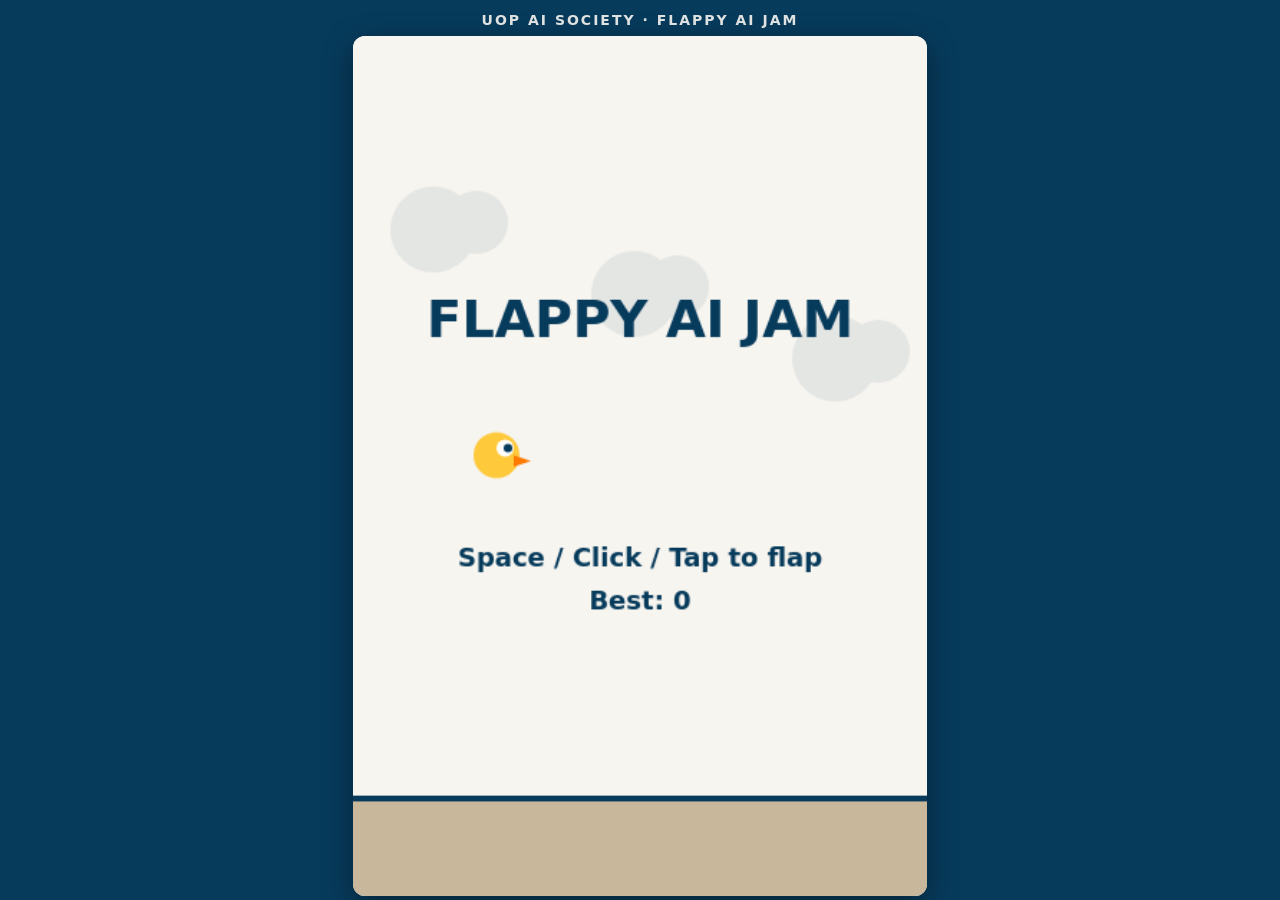
==== index.html @ 658cc517 "Flappy AI Jam starter: single-file game + README" ====
<!DOCTYPE html>
<!--
  ============================================================================
  FLAPPY AI JAM · UoP AI Society · The 30-Minute AI Game Jam
  ----------------------------------------------------------------------------
  This is a COMPLETE Flappy Bird game in ONE file (HTML + CSS + JavaScript).
  No installs, no libraries, no images: every shape is drawn in code.

  HOW TO USE IT IN THE JAM:
    1. Copy this WHOLE file (Ctrl/Cmd + A, then Ctrl/Cmd + C).
    2. Paste it into Gemini (Canvas) and ask for changes.
    3. Always ask Gemini for the FULL file back, then preview / save it.
  Look for the "AI PROMPT ZONE" comments: they tell you (and Gemini) where
  each part of the game lives. Change anything. Break it. Make it weird.
  ============================================================================
-->
<html lang="en">
<head>
<meta charset="UTF-8">
<meta name="viewport" content="width=device-width, initial-scale=1, maximum-scale=1, user-scalable=no">
<title>Flappy AI Jam · UoP AI Society</title>
<style>
  /* Society colours: navy #073B5C, cream #F7F5F0 */
  html, body { margin: 0; height: 100%; background: #073B5C; color: #F7F5F0;
    font-family: system-ui, -apple-system, "Segoe UI", sans-serif; overflow: hidden; }
  body { display: flex; flex-direction: column; align-items: center; justify-content: center; }
  h1 { font-size: 14px; letter-spacing: 2px; text-transform: uppercase; margin: 8px 0; opacity: .9; }
  canvas { background: #F7F5F0; border-radius: 12px; box-shadow: 0 8px 30px rgba(0,0,0,.4);
    touch-action: none; display: block; }
</style>
</head>
<body>
<h1>UoP AI Society · Flappy AI Jam</h1>
<canvas id="game" width="400" height="600"></canvas>
<script>
// === AI PROMPT ZONE: CONFIG ===
// Tweak these numbers first: they change how the whole game feels.
const W = 400, H = 600;          // Internal game size (scaled to fit the window)
const GRAVITY = 0.45;            // How fast the bird falls
const FLAP_STRENGTH = -7.5;      // Upward kick per flap (more negative = higher)
const PIPE_GAP = 160;            // Vertical space between top and bottom pipes
const PIPE_WIDTH = 64;           // Pipe thickness
const PIPE_SPEED = 2.6;          // How fast pipes scroll left
const PIPE_SPACING = 220;        // Horizontal distance between pipe pairs
const GROUND_H = 70;             // Height of the ground strip
const COLORS = { navy: "#073B5C", cream: "#F7F5F0", bird: "#FFC93C", beak: "#FF7A00", pipe: "#0E5A8A", ground: "#C9B79C" };

const canvas = document.getElementById("game");
const ctx = canvas.getContext("2d");
let state = "start";             // "start" | "playing" | "over"
let bird, pipes, score, frame, overFrame = 0;
let best = Number(localStorage.getItem("flappyAiJamBest")) || 0;

// Fit the canvas to the window while keeping its shape (works on phones too)
function resize() {
  const scale = Math.min(window.innerWidth / W, (window.innerHeight - 40) / H);
  canvas.style.width = W * scale + "px";
  canvas.style.height = H * scale + "px";
}
window.addEventListener("resize", resize);
resize();

function reset() {
  bird = { x: 100, y: H / 2, vy: 0, r: 16 };
  pipes = [];
  score = 0;
  frame = 0;
}

// === AI PROMPT ZONE: PHYSICS ===
// Gravity pulls the bird down every frame; a flap sets an upward speed.
function flap() {
  if (state === "start") { state = "playing"; }
  else if (state === "over") { if (frame - overFrame > 30) { reset(); state = "start"; } return; } // Short pause stops accidental restarts
  bird.vy = FLAP_STRENGTH;
}
function updateBird() {
  bird.vy += GRAVITY;
  bird.y += bird.vy;
  if (bird.y - bird.r < 0) { bird.y = bird.r; bird.vy = 0; }      // Ceiling
  if (bird.y + bird.r > H - GROUND_H) gameOver();                   // Ground
}

// === AI PROMPT ZONE: PIPES / LEVEL ===
// New pipe pairs spawn on the right with a random gap position.
function updatePipes() {
  const last = pipes[pipes.length - 1];
  if (!last || last.x < W - PIPE_SPACING) {
    const top = 60 + Math.random() * (H - GROUND_H - PIPE_GAP - 120);
    pipes.push({ x: W, top: top, passed: false });
  }
  for (const p of pipes) {
    p.x -= PIPE_SPEED;
    // Collision: bird circle vs pipe rectangles (simple box check)
    const hitX = bird.x + bird.r > p.x && bird.x - bird.r < p.x + PIPE_WIDTH;
    const hitY = bird.y - bird.r < p.top || bird.y + bird.r > p.top + PIPE_GAP;
    if (hitX && hitY) gameOver();
    if (!p.passed && p.x + PIPE_WIDTH < bird.x) { p.passed = true; score++; }
  }
  pipes = pipes.filter(p => p.x + PIPE_WIDTH > -10);               // Remove off-screen pipes
}

// === AI PROMPT ZONE: GRAPHICS ===
// Everything is drawn with simple shapes: no image files needed.
function drawBackground() {
  ctx.fillStyle = COLORS.cream;
  ctx.fillRect(0, 0, W, H);
  ctx.fillStyle = "rgba(7,59,92,0.08)";                               // Soft clouds
  for (let i = 0; i < 4; i++) {
    const cx = ((i * 140 - frame * 0.4) % (W + 120) + W + 120) % (W + 120) - 60;
    ctx.beginPath(); ctx.arc(cx, 90 + i * 45, 30, 0, Math.PI * 2); ctx.arc(cx + 30, 85 + i * 45, 22, 0, Math.PI * 2); ctx.fill();
  }
}
function drawPipes() {
  for (const p of pipes) {
    ctx.fillStyle = COLORS.pipe;
    ctx.fillRect(p.x, 0, PIPE_WIDTH, p.top);                                         // Top pipe
    ctx.fillRect(p.x, p.top + PIPE_GAP, PIPE_WIDTH, H - GROUND_H - p.top - PIPE_GAP); // Bottom pipe
    ctx.fillStyle = COLORS.navy;                                                    // Pipe lips
    ctx.fillRect(p.x - 4, p.top - 20, PIPE_WIDTH + 8, 20);
    ctx.fillRect(p.x - 4, p.top + PIPE_GAP, PIPE_WIDTH + 8, 20);
  }
}
function drawGround() {
  ctx.fillStyle = COLORS.ground;
  ctx.fillRect(0, H - GROUND_H, W, GROUND_H);
  ctx.fillStyle = COLORS.navy;
  ctx.fillRect(0, H - GROUND_H, W, 4);
}
function drawBird() {
  ctx.save();
  ctx.translate(bird.x, bird.y);
  ctx.rotate(Math.max(-0.5, Math.min(1.2, bird.vy * 0.08)));          // Tilt with speed
  ctx.fillStyle = COLORS.bird;
  ctx.beginPath(); ctx.arc(0, 0, bird.r, 0, Math.PI * 2); ctx.fill();  // Body
  ctx.fillStyle = "#fff";
  ctx.beginPath(); ctx.arc(6, -5, 6, 0, Math.PI * 2); ctx.fill();      // Eye
  ctx.fillStyle = COLORS.navy;
  ctx.beginPath(); ctx.arc(8, -5, 3, 0, Math.PI * 2); ctx.fill();      // Pupil
  ctx.fillStyle = COLORS.beak;
  ctx.beginPath(); ctx.moveTo(12, 0); ctx.lineTo(24, 4); ctx.lineTo(12, 8); ctx.fill(); // Beak
  ctx.restore();
}

// === AI PROMPT ZONE: SCORE & GAME OVER ===
function gameOver() {
  if (state !== "playing") return;
  state = "over";
  overFrame = frame;
  if (score > best) { best = score; localStorage.setItem("flappyAiJamBest", best); }
}
function drawText(text, y, size) {
  ctx.fillStyle = COLORS.navy;
  ctx.font = "bold " + size + "px system-ui, sans-serif";
  ctx.textAlign = "center";
  ctx.fillText(text, W / 2, y);
}
function drawUI() {
  if (state === "playing") drawText(score, 80, 48);
  if (state === "start") {
    drawText("FLAPPY AI JAM", H / 2 - 90, 36);
    drawText("Space / Click / Tap to flap", H / 2 + 70, 18);
    drawText("Best: " + best, H / 2 + 100, 18);
  }
  if (state === "over") {
    ctx.fillStyle = "rgba(247,245,240,0.85)";
    ctx.fillRect(40, H / 2 - 110, W - 80, 200);
    drawText("GAME OVER", H / 2 - 60, 36);
    drawText("Score: " + score + "   Best: " + best, H / 2 - 10, 22);
    drawText("Tap / Space to restart", H / 2 + 40, 18);
  }
}

// === MAIN LOOP & CONTROLS ===
function loop() {
  frame++;
  if (state === "playing") { updateBird(); updatePipes(); }
  else if (state === "start") { bird.y = H / 2 + Math.sin(frame / 15) * 10; }   // Idle bob
  drawBackground(); drawPipes(); drawGround(); drawBird(); drawUI();
  requestAnimationFrame(loop);
}
window.addEventListener("keydown", e => { if (e.code === "Space" || e.code === "ArrowUp") { e.preventDefault(); flap(); } });
canvas.addEventListener("pointerdown", e => { e.preventDefault(); flap(); });   // Mouse + touch
reset();
loop();
</script>
</body>
</html>
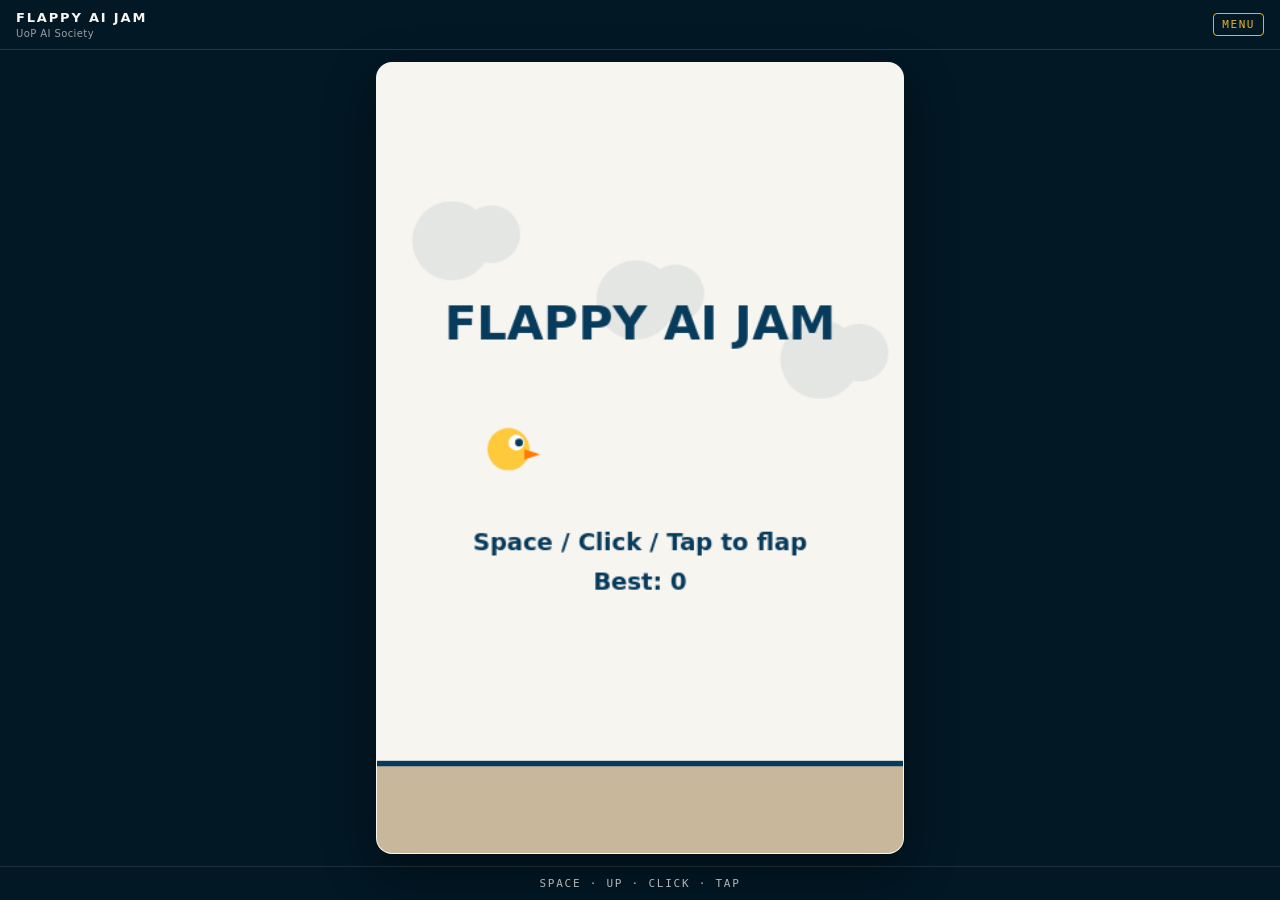
==== commit 5ffc3037: "Restyle the jam starter for a browser-only entry path. Give the README a clean starter layout and a " ====
--- a/index.html
+++ b/index.html
@@ -1,18 +1,12 @@
 <!DOCTYPE html>
 <!--
-  ============================================================================
   FLAPPY AI JAM · UoP AI Society · The 30-Minute AI Game Jam
-  ----------------------------------------------------------------------------
-  This is a COMPLETE Flappy Bird game in ONE file (HTML + CSS + JavaScript).
-  No installs, no libraries, no images: every shape is drawn in code.
-
+  A complete game in ONE file. No installs, no libraries, no images.
   HOW TO USE IT IN THE JAM:
     1. Copy this WHOLE file (Ctrl/Cmd + A, then Ctrl/Cmd + C).
     2. Paste it into Gemini (Canvas) and ask for changes.
-    3. Always ask Gemini for the FULL file back, then preview / save it.
-  Look for the "AI PROMPT ZONE" comments: they tell you (and Gemini) where
-  each part of the game lives. Change anything. Break it. Make it weird.
-  ============================================================================
+    3. Always ask Gemini for the FULL file back, then preview or save it.
+  "AI PROMPT ZONE" comments mark each part. Change anything. Make it weird.
 -->
 <html lang="en">
 <head>
@@ -20,92 +14,98 @@
 <meta name="viewport" content="width=device-width, initial-scale=1, maximum-scale=1, user-scalable=no">
 <title>Flappy AI Jam · UoP AI Society</title>
 <style>
-  /* Society colours: navy #073B5C, cream #F7F5F0 */
-  html, body { margin: 0; height: 100%; background: #073B5C; color: #F7F5F0;
-    font-family: system-ui, -apple-system, "Segoe UI", sans-serif; overflow: hidden; }
-  body { display: flex; flex-direction: column; align-items: center; justify-content: center; }
-  h1 { font-size: 14px; letter-spacing: 2px; text-transform: uppercase; margin: 8px 0; opacity: .9; }
-  canvas { background: #F7F5F0; border-radius: 12px; box-shadow: 0 8px 30px rgba(0,0,0,.4);
-    touch-action: none; display: block; }
+  :root { --ink:#021825; --navy:#073B5C; --cream:#F7F5F0; --accent:#E6B325; }
+  * { box-sizing:border-box; }
+  html, body { margin:0; height:100%; background:var(--ink); color:var(--cream); color-scheme:dark;
+    font-family:system-ui,-apple-system,"Segoe UI",sans-serif; }
+  body { display:flex; flex-direction:column; overflow:hidden; }
+  header, footer { display:flex; align-items:center; padding:10px 16px; flex:none; }
+  header { justify-content:space-between; gap:12px; border-bottom:1px solid rgba(247,245,240,.14); }
+  .brand { font-size:13px; font-weight:650; letter-spacing:.14em; text-transform:uppercase; white-space:nowrap; }
+  .brand span { display:block; margin-top:3px; font-size:10px; font-weight:500; letter-spacing:.04em; opacity:.62; text-transform:none; }
+  #status { flex:none; white-space:nowrap; font:11px/1 ui-monospace,SFMono-Regular,Menlo,Consolas,monospace;
+    letter-spacing:.14em; color:var(--accent); border:1px solid var(--accent); border-radius:4px; padding:5px 8px; }
+  main { flex:1; min-height:0; display:flex; align-items:center; justify-content:center; padding:12px; }
+  canvas { background:var(--cream); display:block; touch-action:none; border-radius:16px;
+    border:1px solid rgba(247,245,240,.28); box-shadow:0 18px 50px rgba(0,0,0,.45); }
+  footer { justify-content:center; border-top:1px solid rgba(247,245,240,.14);
+    font:11px/1.2 ui-monospace,SFMono-Regular,Menlo,Consolas,monospace; letter-spacing:.16em; opacity:.72; }
 </style>
 </head>
 <body>
-<h1>UoP AI Society · Flappy AI Jam</h1>
-<canvas id="game" width="400" height="600"></canvas>
+<header>
+  <div class="brand">Flappy AI Jam<span>UoP AI Society</span></div>
+  <div id="status" aria-live="polite">MENU</div>
+</header>
+<main><canvas id="game" width="400" height="600"></canvas></main>
+<footer>SPACE · UP · CLICK · TAP</footer>
 <script>
 // === AI PROMPT ZONE: CONFIG ===
-// Tweak these numbers first: they change how the whole game feels.
-const W = 400, H = 600;          // Internal game size (scaled to fit the window)
-const GRAVITY = 0.45;            // How fast the bird falls
-const FLAP_STRENGTH = -7.5;      // Upward kick per flap (more negative = higher)
-const PIPE_GAP = 160;            // Vertical space between top and bottom pipes
-const PIPE_WIDTH = 64;           // Pipe thickness
-const PIPE_SPEED = 2.6;          // How fast pipes scroll left
-const PIPE_SPACING = 220;        // Horizontal distance between pipe pairs
-const GROUND_H = 70;             // Height of the ground strip
-const COLORS = { navy: "#073B5C", cream: "#F7F5F0", bird: "#FFC93C", beak: "#FF7A00", pipe: "#0E5A8A", ground: "#C9B79C" };
-
+// Tweak these numbers first. They change how the whole game feels.
+const W = 400, H = 600;
+const GRAVITY = 0.45, FLAP_STRENGTH = -7.5;
+const PIPE_GAP = 160, PIPE_WIDTH = 64, PIPE_SPEED = 2.6, PIPE_SPACING = 220, GROUND_H = 70;
+const COLORS = { navy:"#073B5C", cream:"#F7F5F0", bird:"#FFC93C", beak:"#FF7A00", pipe:"#0E5A8A", ground:"#C9B79C" };
 const canvas = document.getElementById("game");
 const ctx = canvas.getContext("2d");
-let state = "start";             // "start" | "playing" | "over"
-let bird, pipes, score, frame, overFrame = 0;
-let best = Number(localStorage.getItem("flappyAiJamBest")) || 0;
+const statusEl = document.getElementById("status");
+let state = "start", bird, pipes, score, frame, overFrame = 0, best = 0;
+try { best = Number(localStorage.getItem("flappyAiJamBest")) || 0; } catch (e) {}
 
-// Fit the canvas to the window while keeping its shape (works on phones too)
 function resize() {
-  const scale = Math.min(window.innerWidth / W, (window.innerHeight - 40) / H);
-  canvas.style.width = W * scale + "px";
-  canvas.style.height = H * scale + "px";
+  const chrome = document.querySelector("header").offsetHeight + document.querySelector("footer").offsetHeight + 24;
+  const scale = Math.max(0.2, Math.min((innerWidth - 24) / W, (innerHeight - chrome) / H));
+  canvas.style.width = Math.floor(W * scale) + "px";
+  canvas.style.height = Math.floor(H * scale) + "px";
 }
-window.addEventListener("resize", resize);
+addEventListener("resize", resize);
 resize();
 
 function reset() {
-  bird = { x: 100, y: H / 2, vy: 0, r: 16 };
-  pipes = [];
-  score = 0;
-  frame = 0;
+  bird = { x:100, y:H / 2, vy:0, r:16 };
+  pipes = []; score = 0; frame = 0;
 }
 
 // === AI PROMPT ZONE: PHYSICS ===
-// Gravity pulls the bird down every frame; a flap sets an upward speed.
+// Gravity pulls the bird down every frame. A flap sets an upward speed.
 function flap() {
-  if (state === "start") { state = "playing"; }
-  else if (state === "over") { if (frame - overFrame > 30) { reset(); state = "start"; } return; } // Short pause stops accidental restarts
+  if (state === "start") state = "playing";
+  else if (state === "over") {
+    if (frame - overFrame > 30) { reset(); state = "start"; } // Short pause stops accidental restarts
+    return;
+  }
   bird.vy = FLAP_STRENGTH;
 }
 function updateBird() {
   bird.vy += GRAVITY;
   bird.y += bird.vy;
-  if (bird.y - bird.r < 0) { bird.y = bird.r; bird.vy = 0; }      // Ceiling
-  if (bird.y + bird.r > H - GROUND_H) gameOver();                   // Ground
+  if (bird.y - bird.r < 0) { bird.y = bird.r; bird.vy = 0; }
+  if (bird.y + bird.r > H - GROUND_H) gameOver();
 }
 
 // === AI PROMPT ZONE: PIPES / LEVEL ===
-// New pipe pairs spawn on the right with a random gap position.
+// New pipe pairs spawn on the right with a random gap.
 function updatePipes() {
   const last = pipes[pipes.length - 1];
   if (!last || last.x < W - PIPE_SPACING) {
-    const top = 60 + Math.random() * (H - GROUND_H - PIPE_GAP - 120);
-    pipes.push({ x: W, top: top, passed: false });
+    pipes.push({ x:W, top:60 + Math.random() * (H - GROUND_H - PIPE_GAP - 120), passed:false });
   }
   for (const p of pipes) {
     p.x -= PIPE_SPEED;
-    // Collision: bird circle vs pipe rectangles (simple box check)
     const hitX = bird.x + bird.r > p.x && bird.x - bird.r < p.x + PIPE_WIDTH;
     const hitY = bird.y - bird.r < p.top || bird.y + bird.r > p.top + PIPE_GAP;
     if (hitX && hitY) gameOver();
     if (!p.passed && p.x + PIPE_WIDTH < bird.x) { p.passed = true; score++; }
   }
-  pipes = pipes.filter(p => p.x + PIPE_WIDTH > -10);               // Remove off-screen pipes
+  pipes = pipes.filter(p => p.x + PIPE_WIDTH > -10);
 }
 
 // === AI PROMPT ZONE: GRAPHICS ===
-// Everything is drawn with simple shapes: no image files needed.
+// Everything is drawn with simple shapes. No image files.
 function drawBackground() {
   ctx.fillStyle = COLORS.cream;
   ctx.fillRect(0, 0, W, H);
-  ctx.fillStyle = "rgba(7,59,92,0.08)";                               // Soft clouds
+  ctx.fillStyle = "rgba(7,59,92,0.08)";
   for (let i = 0; i < 4; i++) {
     const cx = ((i * 140 - frame * 0.4) % (W + 120) + W + 120) % (W + 120) - 60;
     ctx.beginPath(); ctx.arc(cx, 90 + i * 45, 30, 0, Math.PI * 2); ctx.arc(cx + 30, 85 + i * 45, 22, 0, Math.PI * 2); ctx.fill();
@@ -114,9 +114,9 @@
 function drawPipes() {
   for (const p of pipes) {
     ctx.fillStyle = COLORS.pipe;
-    ctx.fillRect(p.x, 0, PIPE_WIDTH, p.top);                                         // Top pipe
-    ctx.fillRect(p.x, p.top + PIPE_GAP, PIPE_WIDTH, H - GROUND_H - p.top - PIPE_GAP); // Bottom pipe
-    ctx.fillStyle = COLORS.navy;                                                    // Pipe lips
+    ctx.fillRect(p.x, 0, PIPE_WIDTH, p.top);
+    ctx.fillRect(p.x, p.top + PIPE_GAP, PIPE_WIDTH, H - GROUND_H - p.top - PIPE_GAP);
+    ctx.fillStyle = COLORS.navy;
     ctx.fillRect(p.x - 4, p.top - 20, PIPE_WIDTH + 8, 20);
     ctx.fillRect(p.x - 4, p.top + PIPE_GAP, PIPE_WIDTH + 8, 20);
   }
@@ -130,30 +130,24 @@
 function drawBird() {
   ctx.save();
   ctx.translate(bird.x, bird.y);
-  ctx.rotate(Math.max(-0.5, Math.min(1.2, bird.vy * 0.08)));          // Tilt with speed
+  ctx.rotate(Math.max(-0.5, Math.min(1.2, bird.vy * 0.08)));
   ctx.fillStyle = COLORS.bird;
-  ctx.beginPath(); ctx.arc(0, 0, bird.r, 0, Math.PI * 2); ctx.fill();  // Body
-  ctx.fillStyle = "#fff";
-  ctx.beginPath(); ctx.arc(6, -5, 6, 0, Math.PI * 2); ctx.fill();      // Eye
-  ctx.fillStyle = COLORS.navy;
-  ctx.beginPath(); ctx.arc(8, -5, 3, 0, Math.PI * 2); ctx.fill();      // Pupil
-  ctx.fillStyle = COLORS.beak;
-  ctx.beginPath(); ctx.moveTo(12, 0); ctx.lineTo(24, 4); ctx.lineTo(12, 8); ctx.fill(); // Beak
+  ctx.beginPath(); ctx.arc(0, 0, bird.r, 0, Math.PI * 2); ctx.fill();
+  ctx.fillStyle = "#fff"; ctx.beginPath(); ctx.arc(6, -5, 6, 0, Math.PI * 2); ctx.fill();
+  ctx.fillStyle = COLORS.navy; ctx.beginPath(); ctx.arc(8, -5, 3, 0, Math.PI * 2); ctx.fill();
+  ctx.fillStyle = COLORS.beak; ctx.beginPath(); ctx.moveTo(12, 0); ctx.lineTo(24, 4); ctx.lineTo(12, 8); ctx.fill();
   ctx.restore();
 }
 
 // === AI PROMPT ZONE: SCORE & GAME OVER ===
 function gameOver() {
   if (state !== "playing") return;
-  state = "over";
-  overFrame = frame;
-  if (score > best) { best = score; localStorage.setItem("flappyAiJamBest", best); }
+  state = "over"; overFrame = frame;
+  if (score > best) { best = score; try { localStorage.setItem("flappyAiJamBest", best); } catch (e) {} }
 }
 function drawText(text, y, size) {
-  ctx.fillStyle = COLORS.navy;
-  ctx.font = "bold " + size + "px system-ui, sans-serif";
-  ctx.textAlign = "center";
-  ctx.fillText(text, W / 2, y);
+  ctx.fillStyle = COLORS.navy; ctx.font = "bold " + size + "px system-ui, sans-serif";
+  ctx.textAlign = "center"; ctx.fillText(text, W / 2, y);
 }
 function drawUI() {
   if (state === "playing") drawText(score, 80, 48);
@@ -163,24 +157,26 @@
     drawText("Best: " + best, H / 2 + 100, 18);
   }
   if (state === "over") {
-    ctx.fillStyle = "rgba(247,245,240,0.85)";
+    ctx.fillStyle = COLORS.cream;
     ctx.fillRect(40, H / 2 - 110, W - 80, 200);
+    ctx.strokeStyle = COLORS.navy; ctx.lineWidth = 4; ctx.strokeRect(40, H / 2 - 110, W - 80, 200);
     drawText("GAME OVER", H / 2 - 60, 36);
     drawText("Score: " + score + "   Best: " + best, H / 2 - 10, 22);
     drawText("Tap / Space to restart", H / 2 + 40, 18);
   }
 }
 
-// === MAIN LOOP & CONTROLS ===
 function loop() {
   frame++;
+  const label = state === "playing" ? "PLAYING" : state === "over" ? "GAME OVER" : "MENU";
+  if (statusEl.textContent !== label) statusEl.textContent = label;
   if (state === "playing") { updateBird(); updatePipes(); }
-  else if (state === "start") { bird.y = H / 2 + Math.sin(frame / 15) * 10; }   // Idle bob
+  else if (state === "start") bird.y = H / 2 + Math.sin(frame / 15) * 10;
   drawBackground(); drawPipes(); drawGround(); drawBird(); drawUI();
   requestAnimationFrame(loop);
 }
-window.addEventListener("keydown", e => { if (e.code === "Space" || e.code === "ArrowUp") { e.preventDefault(); flap(); } });
-canvas.addEventListener("pointerdown", e => { e.preventDefault(); flap(); });   // Mouse + touch
+addEventListener("keydown", e => { if (e.code === "Space" || e.code === "ArrowUp") { e.preventDefault(); flap(); } });
+canvas.addEventListener("pointerdown", e => { e.preventDefault(); flap(); });
 reset();
 loop();
 </script>
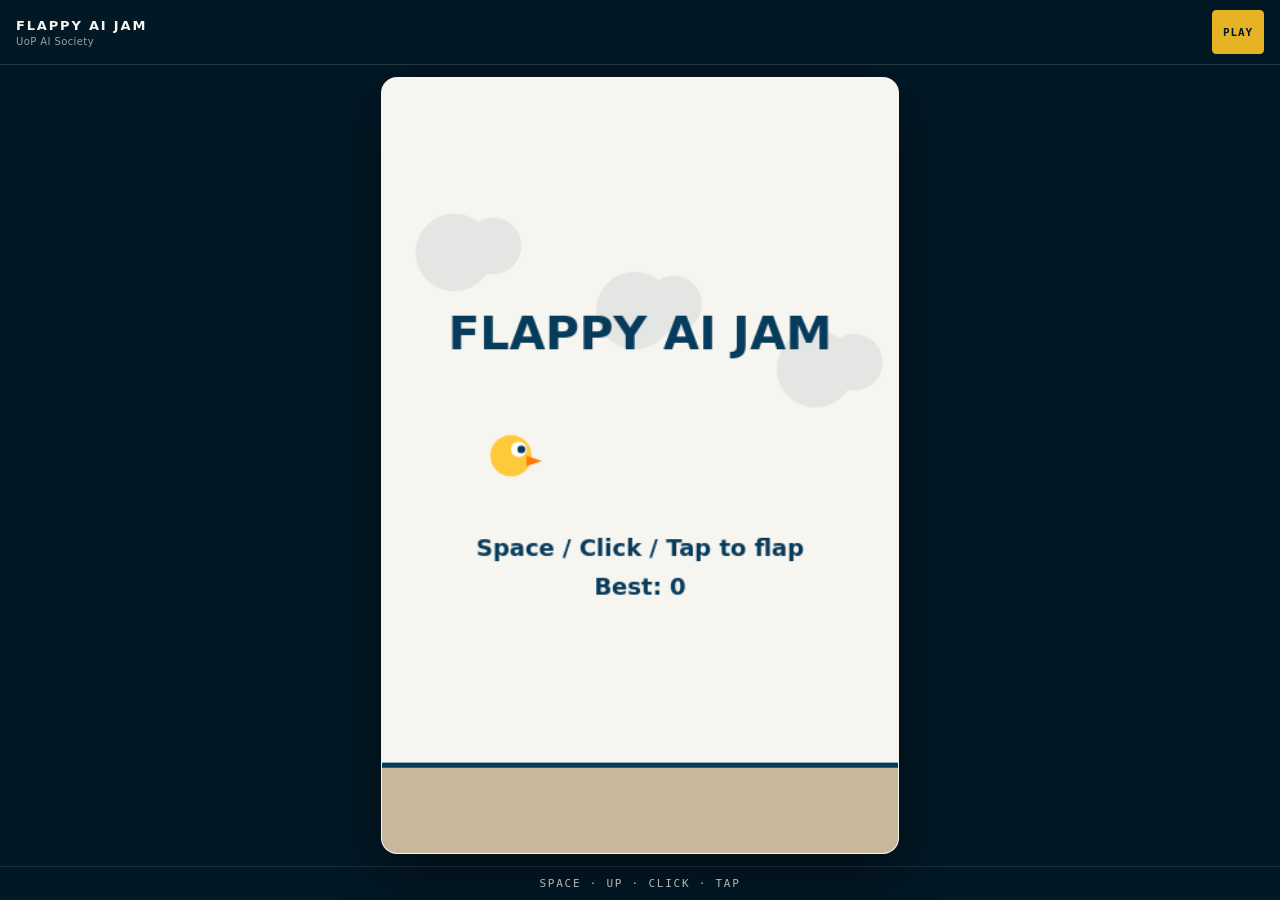
==== commit 27d188e0: "fix: make the starter menu playable on touch devices" ====
--- a/index.html
+++ b/index.html
@@ -23,8 +23,12 @@
   header { justify-content:space-between; gap:12px; border-bottom:1px solid rgba(247,245,240,.14); }
   .brand { font-size:13px; font-weight:650; letter-spacing:.14em; text-transform:uppercase; white-space:nowrap; }
   .brand span { display:block; margin-top:3px; font-size:10px; font-weight:500; letter-spacing:.04em; opacity:.62; text-transform:none; }
-  #status { flex:none; white-space:nowrap; font:11px/1 ui-monospace,SFMono-Regular,Menlo,Consolas,monospace;
-    letter-spacing:.14em; color:var(--accent); border:1px solid var(--accent); border-radius:4px; padding:5px 8px; }
+  #game-action { flex:none; min-width:44px; min-height:44px; white-space:nowrap; cursor:pointer;
+    font:700 11px/1 ui-monospace,SFMono-Regular,Menlo,Consolas,monospace; letter-spacing:.08em;
+    color:var(--ink); background:var(--accent); border:1px solid var(--accent); border-radius:4px;
+    padding:5px 10px; touch-action:manipulation; }
+  #game-action:focus-visible { outline:2px solid var(--cream); outline-offset:3px; }
+  .sr-only { position:absolute; width:1px; height:1px; overflow:hidden; clip-path:inset(50%); white-space:nowrap; }
   main { flex:1; min-height:0; display:flex; align-items:center; justify-content:center; padding:12px; }
   canvas { background:var(--cream); display:block; touch-action:none; border-radius:16px;
     border:1px solid rgba(247,245,240,.28); box-shadow:0 18px 50px rgba(0,0,0,.45); }
@@ -35,7 +39,8 @@
 <body>
 <header>
   <div class="brand">Flappy AI Jam<span>UoP AI Society</span></div>
-  <div id="status" aria-live="polite">MENU</div>
+  <button id="game-action" type="button" aria-controls="game">PLAY</button>
+  <span id="status" class="sr-only" role="status">Ready to play</span>
 </header>
 <main><canvas id="game" width="400" height="600"></canvas></main>
 <footer>SPACE · UP · CLICK · TAP</footer>
@@ -48,8 +53,9 @@
 const COLORS = { navy:"#073B5C", cream:"#F7F5F0", bird:"#FFC93C", beak:"#FF7A00", pipe:"#0E5A8A", ground:"#C9B79C" };
 const canvas = document.getElementById("game");
 const ctx = canvas.getContext("2d");
+const gameAction = document.getElementById("game-action");
 const statusEl = document.getElementById("status");
-let state = "start", bird, pipes, score, frame, overFrame = 0, best = 0;
+let state = "start", bird, pipes, score, frame, overAt = 0, best = 0;
 try { best = Number(localStorage.getItem("flappyAiJamBest")) || 0; } catch (e) {}
 
 function resize() {
@@ -69,11 +75,11 @@
 // === AI PROMPT ZONE: PHYSICS ===
 // Gravity pulls the bird down every frame. A flap sets an upward speed.
 function flap() {
-  if (state === "start") state = "playing";
-  else if (state === "over") {
-    if (frame - overFrame > 30) { reset(); state = "start"; } // Short pause stops accidental restarts
-    return;
+  if (state === "over") {
+    if (performance.now() - overAt < 300) return; // Ignore taps meant for the previous run.
+    reset();
   }
+  state = "playing";
   bird.vy = FLAP_STRENGTH;
 }
 function updateBird() {
@@ -142,7 +148,7 @@
 // === AI PROMPT ZONE: SCORE & GAME OVER ===
 function gameOver() {
   if (state !== "playing") return;
-  state = "over"; overFrame = frame;
+  state = "over"; overAt = performance.now();
   if (score > best) { best = score; try { localStorage.setItem("flappyAiJamBest", best); } catch (e) {} }
 }
 function drawText(text, y, size) {
@@ -168,15 +174,22 @@
 
 function loop() {
   frame++;
-  const label = state === "playing" ? "PLAYING" : state === "over" ? "GAME OVER" : "MENU";
-  if (statusEl.textContent !== label) statusEl.textContent = label;
+  const label = state === "playing" ? "Playing" : state === "over" ? "Game over" : "Ready to play";
+  if (statusEl.textContent !== label) {
+    statusEl.textContent = label;
+    gameAction.textContent = state === "playing" ? "FLAP" : state === "over" ? "PLAY AGAIN" : "PLAY";
+  }
   if (state === "playing") { updateBird(); updatePipes(); }
   else if (state === "start") bird.y = H / 2 + Math.sin(frame / 15) * 10;
   drawBackground(); drawPipes(); drawGround(); drawBird(); drawUI();
   requestAnimationFrame(loop);
 }
-addEventListener("keydown", e => { if (e.code === "Space" || e.code === "ArrowUp") { e.preventDefault(); flap(); } });
-canvas.addEventListener("pointerdown", e => { e.preventDefault(); flap(); });
+addEventListener("keydown", e => {
+  if (e.defaultPrevented || (e.code === "Space" && e.target === gameAction)) return;
+  if (e.code === "Space" || e.code === "ArrowUp") { e.preventDefault(); flap(); }
+});
+gameAction.addEventListener("click", flap);
+canvas.addEventListener("click", flap);
 reset();
 loop();
 </script>
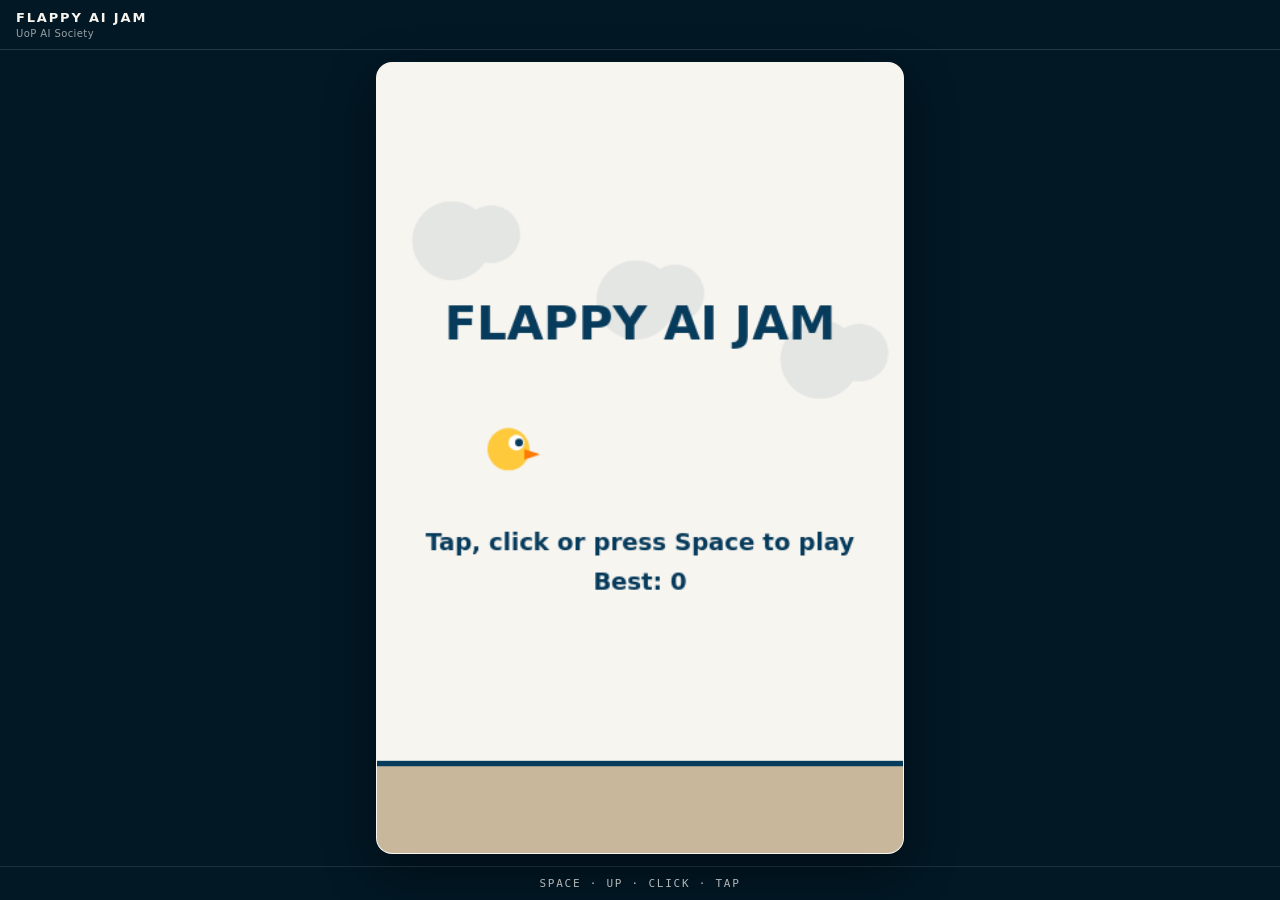
==== commit c7e9b2a5: "fix: remove redundant header play button" ====
--- a/index.html
+++ b/index.html
@@ -14,20 +14,15 @@
 <meta name="viewport" content="width=device-width, initial-scale=1, maximum-scale=1, user-scalable=no">
 <title>Flappy AI Jam · UoP AI Society</title>
 <style>
-  :root { --ink:#021825; --navy:#073B5C; --cream:#F7F5F0; --accent:#E6B325; }
+  :root { --ink:#021825; --navy:#073B5C; --cream:#F7F5F0; }
   * { box-sizing:border-box; }
   html, body { margin:0; height:100%; background:var(--ink); color:var(--cream); color-scheme:dark;
     font-family:system-ui,-apple-system,"Segoe UI",sans-serif; }
   body { display:flex; flex-direction:column; overflow:hidden; }
   header, footer { display:flex; align-items:center; padding:10px 16px; flex:none; }
-  header { justify-content:space-between; gap:12px; border-bottom:1px solid rgba(247,245,240,.14); }
+  header { border-bottom:1px solid rgba(247,245,240,.14); }
   .brand { font-size:13px; font-weight:650; letter-spacing:.14em; text-transform:uppercase; white-space:nowrap; }
   .brand span { display:block; margin-top:3px; font-size:10px; font-weight:500; letter-spacing:.04em; opacity:.62; text-transform:none; }
-  #game-action { flex:none; min-width:44px; min-height:44px; white-space:nowrap; cursor:pointer;
-    font:700 11px/1 ui-monospace,SFMono-Regular,Menlo,Consolas,monospace; letter-spacing:.08em;
-    color:var(--ink); background:var(--accent); border:1px solid var(--accent); border-radius:4px;
-    padding:5px 10px; touch-action:manipulation; }
-  #game-action:focus-visible { outline:2px solid var(--cream); outline-offset:3px; }
   .sr-only { position:absolute; width:1px; height:1px; overflow:hidden; clip-path:inset(50%); white-space:nowrap; }
   main { flex:1; min-height:0; display:flex; align-items:center; justify-content:center; padding:12px; }
   canvas { background:var(--cream); display:block; touch-action:none; border-radius:16px;
@@ -39,7 +34,6 @@
 <body>
 <header>
   <div class="brand">Flappy AI Jam<span>UoP AI Society</span></div>
-  <button id="game-action" type="button" aria-controls="game">PLAY</button>
   <span id="status" class="sr-only" role="status">Ready to play</span>
 </header>
 <main><canvas id="game" width="400" height="600"></canvas></main>
@@ -53,7 +47,6 @@
 const COLORS = { navy:"#073B5C", cream:"#F7F5F0", bird:"#FFC93C", beak:"#FF7A00", pipe:"#0E5A8A", ground:"#C9B79C" };
 const canvas = document.getElementById("game");
 const ctx = canvas.getContext("2d");
-const gameAction = document.getElementById("game-action");
 const statusEl = document.getElementById("status");
 let state = "start", bird, pipes, score, frame, overAt = 0, best = 0;
 try { best = Number(localStorage.getItem("flappyAiJamBest")) || 0; } catch (e) {}
@@ -159,7 +152,7 @@
   if (state === "playing") drawText(score, 80, 48);
   if (state === "start") {
     drawText("FLAPPY AI JAM", H / 2 - 90, 36);
-    drawText("Space / Click / Tap to flap", H / 2 + 70, 18);
+    drawText("Tap, click or press Space to play", H / 2 + 70, 18);
     drawText("Best: " + best, H / 2 + 100, 18);
   }
   if (state === "over") {
@@ -175,20 +168,16 @@
 function loop() {
   frame++;
   const label = state === "playing" ? "Playing" : state === "over" ? "Game over" : "Ready to play";
-  if (statusEl.textContent !== label) {
-    statusEl.textContent = label;
-    gameAction.textContent = state === "playing" ? "FLAP" : state === "over" ? "PLAY AGAIN" : "PLAY";
-  }
+  if (statusEl.textContent !== label) statusEl.textContent = label;
   if (state === "playing") { updateBird(); updatePipes(); }
   else if (state === "start") bird.y = H / 2 + Math.sin(frame / 15) * 10;
   drawBackground(); drawPipes(); drawGround(); drawBird(); drawUI();
   requestAnimationFrame(loop);
 }
 addEventListener("keydown", e => {
-  if (e.defaultPrevented || (e.code === "Space" && e.target === gameAction)) return;
+  if (e.defaultPrevented) return;
   if (e.code === "Space" || e.code === "ArrowUp") { e.preventDefault(); flap(); }
 });
-gameAction.addEventListener("click", flap);
 canvas.addEventListener("click", flap);
 reset();
 loop();
